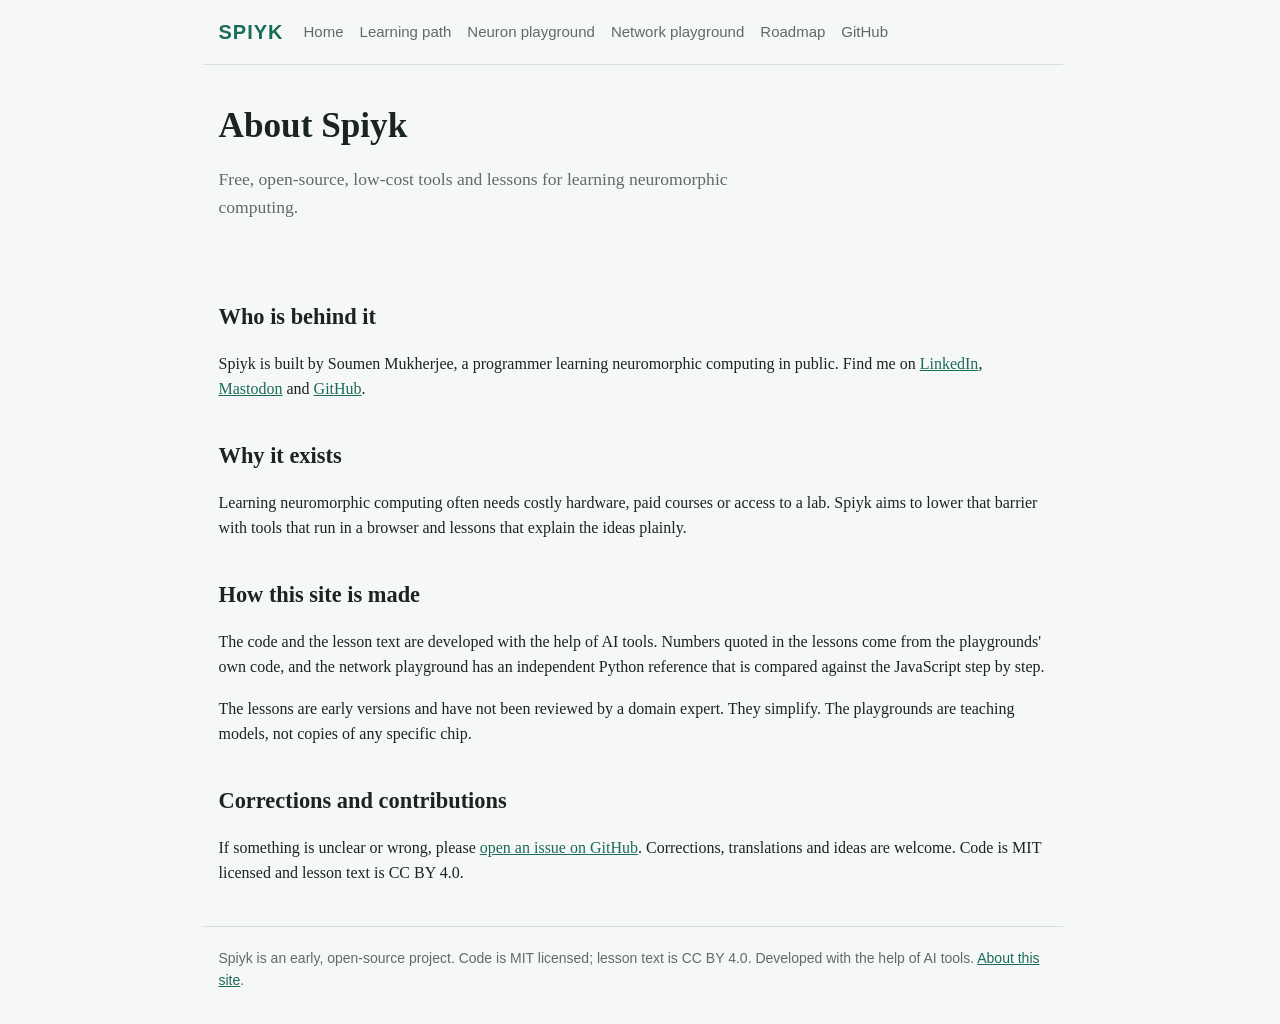
==== about.html @ 4d7658ea "Add files via upload" ====
<!DOCTYPE html>
<html lang="en">
<head>
<meta charset="utf-8">
<meta name="viewport" content="width=device-width, initial-scale=1">
<title>About | Spiyk</title>
<meta name="description" content="Who builds Spiyk, why it exists, and how the site is made.">
<link rel="stylesheet" href="style.css">
<link rel="canonical" href="https://spiyk.github.io/about.html">
<meta property="og:type" content="website">
<meta property="og:site_name" content="Spiyk">
<meta property="og:title" content="About | Spiyk">
<meta property="og:description" content="Who builds Spiyk, why it exists, and how the site is made.">
<meta property="og:url" content="https://spiyk.github.io/about.html">
<meta property="og:image" content="https://spiyk.github.io/og-image.png">
<meta property="og:image:alt" content="Spiyk logo: a purple brain connected to a computer mouse, with the tagline Open, low-cost neuromorphic computing for everyone.">
<meta name="twitter:card" content="summary_large_image">
</head>
<body>
<header>
  <a class="logo" href="index.html">SPIYK</a>
  <nav>
    <a href="index.html">Home</a>
    <a href="learning-path.html">Learning path</a>
    <a href="lif-neuron-playground/">Neuron playground</a>
    <a href="snn-network-playground/">Network playground</a>
    <a href="roadmap.html">Roadmap</a>
    <a href="https://github.com/spiyk">GitHub</a>
  </nav>
</header>
<main>
<div class="hero">
  <h1>About Spiyk</h1>
  <p>Free, open-source, low-cost tools and lessons for learning neuromorphic computing.</p>
</div>

<section>
  <h2>Who is behind it</h2>
  <p>Spiyk is built by Soumen Mukherjee, a programmer learning neuromorphic computing in public. Find me on <a href="https://www.linkedin.com/in/soumen-mukherjee-52a05432">LinkedIn</a>, <a href="https://mastodon.social/@Soumen_Mukherjee">Mastodon</a> and <a href="https://github.com/spiyk">GitHub</a>.</p>
</section>

<section>
  <h2>Why it exists</h2>
  <p>Learning neuromorphic computing often needs costly hardware, paid courses or access to a lab. Spiyk aims to lower that barrier with tools that run in a browser and lessons that explain the ideas plainly.</p>
</section>

<section>
  <h2>How this site is made</h2>
  <p>The code and the lesson text are developed with the help of AI tools. Numbers quoted in the lessons come from the playgrounds' own code, and the network playground has an independent Python reference that is compared against the JavaScript step by step.</p>
  <p>The lessons are early versions and have not been reviewed by a domain expert. They simplify. The playgrounds are teaching models, not copies of any specific chip.</p>
</section>

<section>
  <h2>Corrections and contributions</h2>
  <p>If something is unclear or wrong, please <a href="https://github.com/spiyk">open an issue on GitHub</a>. Corrections, translations and ideas are welcome. Code is MIT licensed and lesson text is CC BY 4.0.</p>
</section>
</main>
<footer>
  Spiyk is an early, open-source project. Code is MIT licensed; lesson text is CC BY 4.0.
  Developed with the help of AI tools. <a href="about.html">About this site</a>.
</footer>
</body>
</html>
---- style.css ----
:root {
  --bg: #f6f8f7;
  --text: #1a2420;
  --muted: #5d6c66;
  --card: #ffffff;
  --border: #d6dfdb;
  --accent: #1b6b5a;
  --accent-text: #ffffff;
}
@media (prefers-color-scheme: dark) {
  :root {
    --bg: #0f1613;
    --text: #e5eeea;
    --muted: #92a59c;
    --card: #17211d;
    --border: #2a3a34;
    --accent: #4fd1b0;
    --accent-text: #0f1613;
  }
}
* { box-sizing: border-box; }
body {
  margin: 0;
  background: var(--bg);
  color: var(--text);
  font-family: Georgia, serif;
  line-height: 1.6;
}
a { color: var(--accent); }
header, main, footer { max-width: 860px; margin: 0 auto; padding: 0 16px; }
header {
  display: flex;
  flex-wrap: wrap;
  gap: 8px 20px;
  align-items: center;
  padding-top: 16px;
  padding-bottom: 16px;
  border-bottom: 1px solid var(--border);
  font-family: sans-serif;
}
.logo { font-weight: bold; font-size: 20px; text-decoration: none; letter-spacing: 1px; }
nav { display: flex; flex-wrap: wrap; gap: 16px; font-size: 15px; }
nav a { text-decoration: none; color: var(--muted); }
nav a:hover, nav a.here { color: var(--accent); }
.hero { padding: 40px 0 24px; }
.hero h1 { font-size: 2.2rem; line-height: 1.2; margin: 0 0 12px; }
.hero p { color: var(--muted); font-size: 1.1rem; max-width: 60ch; }
.btn {
  display: inline-block;
  padding: 9px 18px;
  margin: 6px 8px 0 0;
  border-radius: 6px;
  border: 1px solid var(--accent);
  text-decoration: none;
  font-family: sans-serif;
  font-size: 15px;
}
.btn.main { background: var(--accent); color: var(--accent-text); }
section { margin: 36px 0; }
h2 { font-size: 1.4rem; margin-bottom: 8px; }
.card {
  background: var(--card);
  border: 1px solid var(--border);
  border-radius: 8px;
  padding: 14px 16px;
  margin: 10px 0;
}
.card h3 { margin: 0 0 4px; font-size: 1.05rem; }
.card p { margin: 0; color: var(--muted); }
.tag {
  display: inline-block;
  font-family: sans-serif;
  font-size: 12px;
  padding: 1px 8px;
  border-radius: 10px;
  border: 1px solid var(--border);
  color: var(--muted);
  margin-left: 6px;
  vertical-align: middle;
}
.tag.ready { color: var(--accent); border-color: var(--accent); }
.grid { display: grid; gap: 10px; }
@media (min-width: 640px) { .grid.two { grid-template-columns: 1fr 1fr; } }
footer {
  padding-top: 20px;
  padding-bottom: 32px;
  margin-top: 40px;
  border-top: 1px solid var(--border);
  color: var(--muted);
  font-family: sans-serif;
  font-size: 14px;
}

html { overflow-y: scroll; scrollbar-gutter: stable; }
.meta { color: var(--muted); font-family: sans-serif; font-size: 14px; margin-top: 0; }
.lesson h2 { margin-top: 28px; }
.lesson li { margin-bottom: 6px; }
code { background: var(--card); padding: 1px 5px; border-radius: 4px; }
pre {
  background: var(--card);
  border: 1px solid var(--border);
  border-radius: 6px;
  padding: 10px 12px;
  overflow-x: auto;
}
pre code { padding: 0; background: none; }
.tablewrap { overflow-x: auto; }
table { border-collapse: collapse; width: 100%; font-family: sans-serif; font-size: 14px; }
th, td { border: 1px solid var(--border); padding: 6px 8px; text-align: left; }
details { margin: 12px 0; }
summary { cursor: pointer; color: var(--accent); font-family: sans-serif; }
.pager { display: flex; justify-content: space-between; gap: 12px; flex-wrap: wrap; margin-top: 36px; font-family: sans-serif; }
.note { border-left: 3px solid var(--accent); padding-left: 12px; color: var(--muted); }
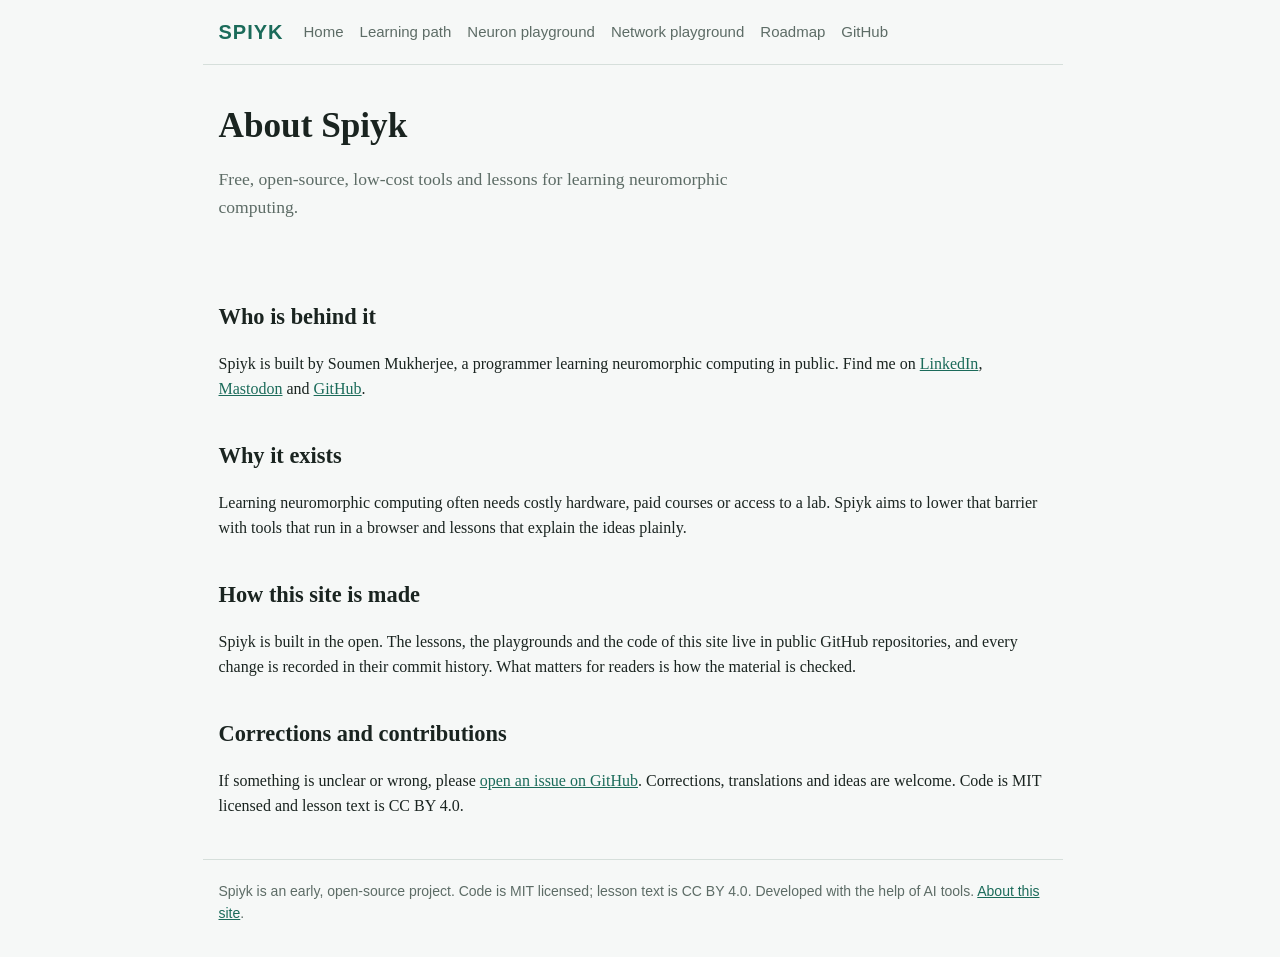
==== commit b36c86c3: "Revise site creation explanation for clarity Updated the description of how the site is made to emph" ====
--- a/about.html
+++ b/about.html
@@ -46,8 +46,7 @@
 
 <section>
   <h2>How this site is made</h2>
-  <p>The code and the lesson text are developed with the help of AI tools. Numbers quoted in the lessons come from the playgrounds' own code, and the network playground has an independent Python reference that is compared against the JavaScript step by step.</p>
-  <p>The lessons are early versions and have not been reviewed by a domain expert. They simplify. The playgrounds are teaching models, not copies of any specific chip.</p>
+  <p>Spiyk is built in the open. The lessons, the playgrounds and the code of this site live in public GitHub repositories, and every change is recorded in their commit history. What matters for readers is how the material is checked.</p>
 </section>
 
 <section>
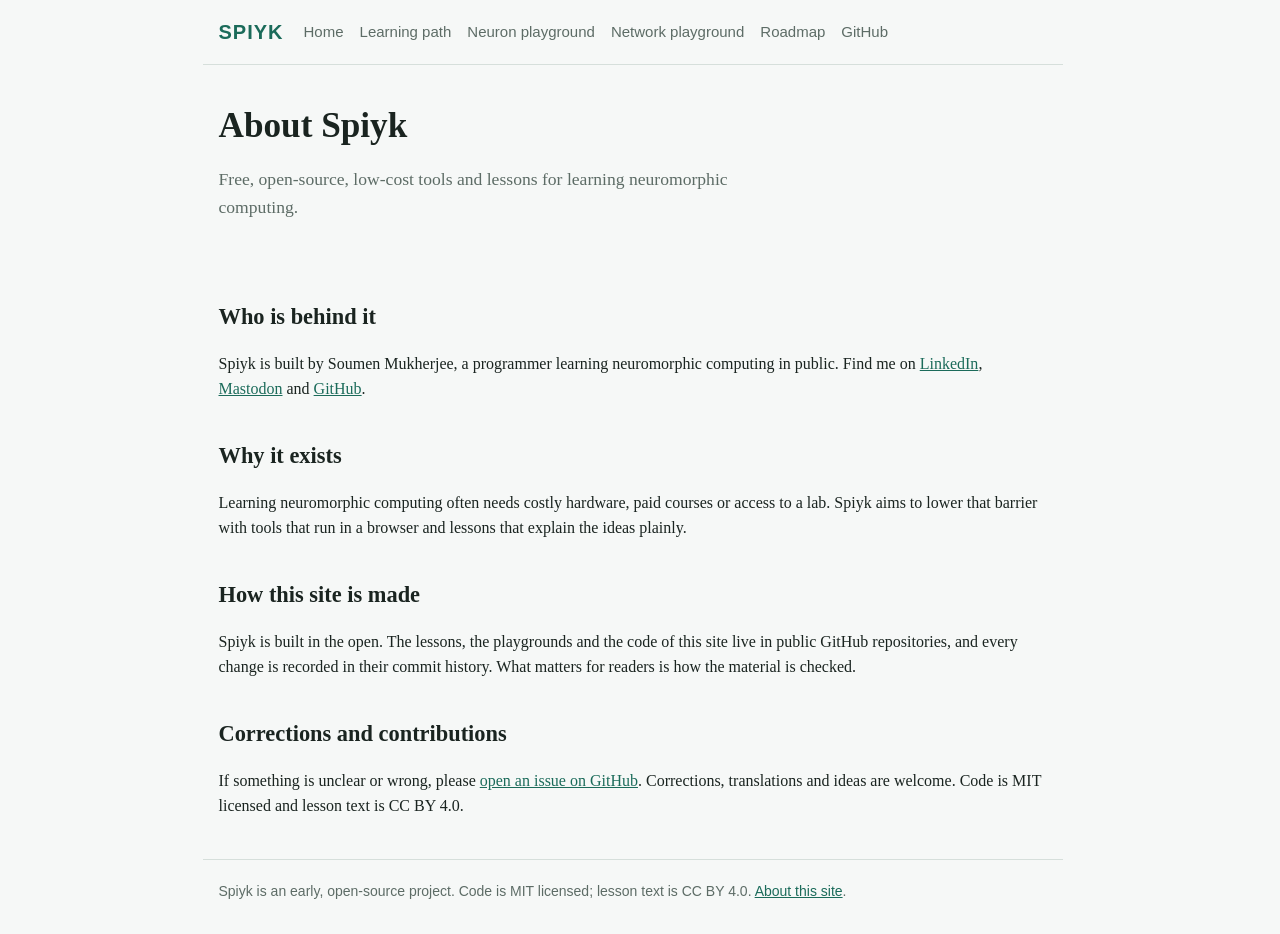
==== commit 90da7d7c: "Fix footer text formatting in about.html" ====
--- a/about.html
+++ b/about.html
@@ -56,7 +56,7 @@
 </main>
 <footer>
   Spiyk is an early, open-source project. Code is MIT licensed; lesson text is CC BY 4.0.
-  Developed with the help of AI tools. <a href="about.html">About this site</a>.
+ <a href="about.html">About this site</a>.
 </footer>
 </body>
 </html>
